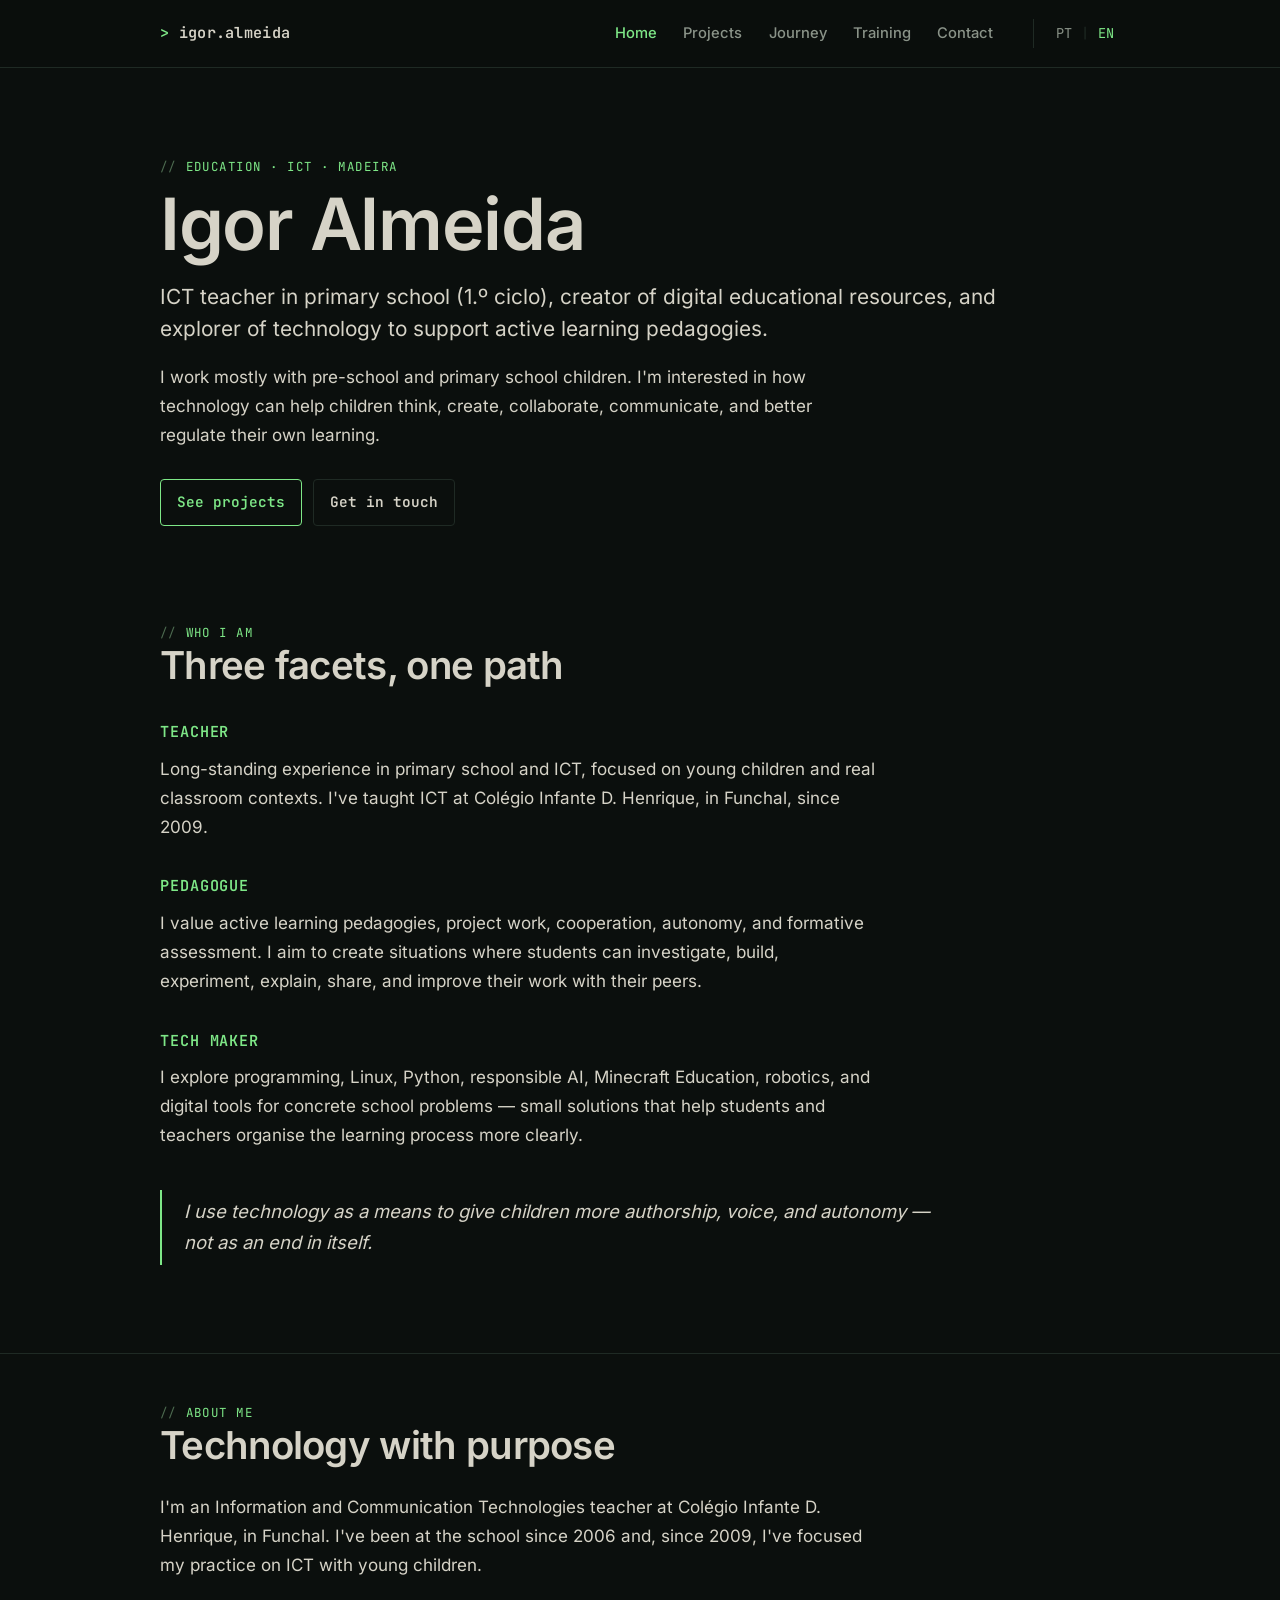
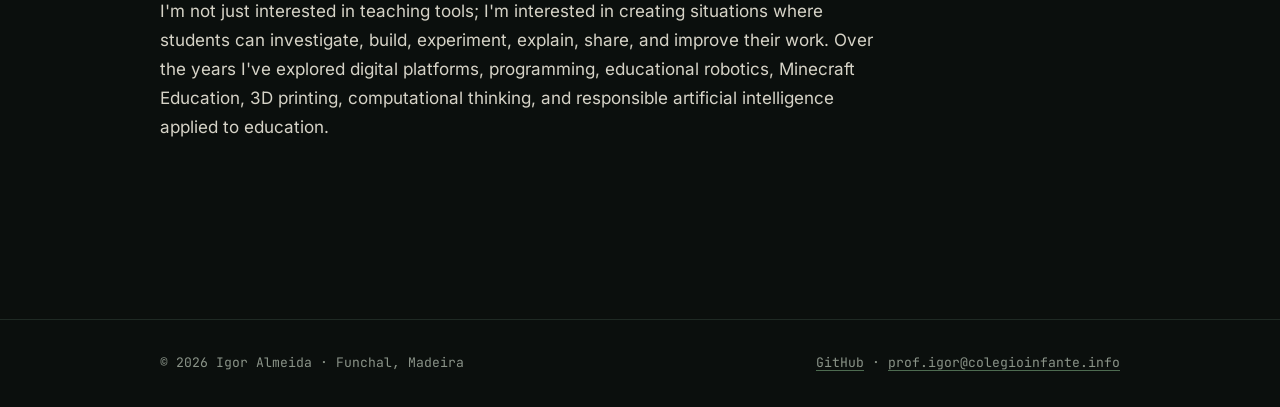
==== en/index.html @ da3c1b56 "feat(i18n): home em inglês em /en/" ====
<!doctype html>
<html lang="en">
<head>
  <meta charset="utf-8">
  <meta name="viewport" content="width=device-width, initial-scale=1">
  <meta name="description" content="Igor Almeida — ICT teacher in primary school (1.º ciclo), active learning pedagogies and educational technology, Funchal, Madeira.">
  <title>Igor Almeida · ICT Teacher</title>
  <link rel="stylesheet" href="../assets/css/style.css">
  <link rel="alternate" hreflang="pt-PT" href="https://atilasos.github.io/index.html">
  <link rel="alternate" hreflang="en" href="https://atilasos.github.io/en/index.html">
  <link rel="alternate" hreflang="x-default" href="https://atilasos.github.io/index.html">
</head>
<body>
  <header class="site-header">
    <div class="container nav">
      <a class="brand" href="index.html">igor.almeida</a>
      <nav class="nav-links" aria-label="Main navigation">
        <a href="index.html" aria-current="page">Home</a>
        <a href="projects.html">Projects</a>
        <a href="journey.html">Journey</a>
        <a href="training.html">Training</a>
        <a href="contact.html">Contact</a>
      </nav>
      <div class="lang-toggle" aria-label="Language">
        <a href="../index.html" hreflang="pt-PT">PT</a>
        <span class="sep">|</span>
        <a href="index.html" aria-current="true">EN</a>
      </div>
    </div>
  </header>
  <main>
    <section class="hero">
      <div class="container">
        <p class="eyebrow">Education · ICT · Madeira</p>
        <h1>Igor Almeida</h1>
        <p class="lead">ICT teacher in primary school (1.º ciclo), creator of digital educational resources, and explorer of technology to support active learning pedagogies.</p>
        <p>I work mostly with pre-school and primary school children. I'm interested in how technology can help children think, create, collaborate, communicate, and better regulate their own learning.</p>
        <div class="actions">
          <a class="button primary" href="projects.html">See projects</a>
          <a class="button" href="contact.html">Get in touch</a>
        </div>
      </div>
    </section>

    <section class="section">
      <div class="container">
        <div class="section-header">
          <p class="eyebrow">Who I am</p>
          <h2>Three facets, one path</h2>
        </div>

        <h3>teacher</h3>
        <p>Long-standing experience in primary school and ICT, focused on young children and real classroom contexts. I've taught ICT at Colégio Infante D. Henrique, in Funchal, since 2009.</p>

        <h3>pedagogue</h3>
        <p>I value active learning pedagogies, project work, cooperation, autonomy, and formative assessment. I aim to create situations where students can investigate, build, experiment, explain, share, and improve their work with their peers.</p>

        <h3>tech maker</h3>
        <p>I explore programming, Linux, Python, responsible AI, Minecraft Education, robotics, and digital tools for concrete school problems — small solutions that help students and teachers organise the learning process more clearly.</p>

        <blockquote class="pullquote">
          <p>I use technology as a means to give children more authorship, voice, and autonomy — not as an end in itself.</p>
        </blockquote>
      </div>
    </section>

    <section class="section">
      <div class="container">
        <div class="section-header">
          <p class="eyebrow">About me</p>
          <h2>Technology with purpose</h2>
        </div>
        <p>I'm an Information and Communication Technologies teacher at Colégio Infante D. Henrique, in Funchal. I've been at the school since 2006 and, since 2009, I've focused my practice on ICT with young children.</p>
        <p>I'm not just interested in teaching tools; I'm interested in creating situations where students can investigate, build, experiment, explain, share, and improve their work. Over the years I've explored digital platforms, programming, educational robotics, Minecraft Education, 3D printing, computational thinking, and responsible artificial intelligence applied to education.</p>
      </div>
    </section>
  </main>
  <footer class="site-footer">
    <div class="container footer-inner">
      <span>© 2026 Igor Almeida · Funchal, Madeira</span>
      <span><a href="https://github.com/atilasos">GitHub</a> · <a href="mailto:prof.igor@colegioinfante.info">prof.igor@colegioinfante.info</a></span>
    </div>
  </footer>
</body>
</html>
---- assets/css/style.css ----
/* ============================================================
   Igor Almeida — perfil pessoal
   Tema escuro permanente, estética "Matrix subtil"
   ============================================================ */

@font-face {
  font-family: "Inter";
  src: url("../fonts/Inter-Regular.woff2") format("woff2");
  font-weight: 400; font-style: normal; font-display: swap;
}
@font-face {
  font-family: "Inter";
  src: url("../fonts/Inter-Medium.woff2") format("woff2");
  font-weight: 500; font-style: normal; font-display: swap;
}
@font-face {
  font-family: "Inter";
  src: url("../fonts/Inter-SemiBold.woff2") format("woff2");
  font-weight: 600; font-style: normal; font-display: swap;
}
@font-face {
  font-family: "JetBrains Mono";
  src: url("../fonts/JetBrainsMono-Regular.woff2") format("woff2");
  font-weight: 400; font-style: normal; font-display: swap;
}
@font-face {
  font-family: "JetBrains Mono";
  src: url("../fonts/JetBrainsMono-SemiBold.woff2") format("woff2");
  font-weight: 600; font-style: normal; font-display: swap;
}

:root {
  --bg:          #0b0f0d;
  --bg-elevated: #101512;
  --border:      #1f2a24;
  --text:        #d6d3c7;
  --text-muted:  #8a9388;
  --accent:      #7ee787;
  --accent-dim:  #4d6b50;
  --focus:       #7ee787;

  --font-sans: "Inter", ui-sans-serif, system-ui, -apple-system, "Segoe UI", sans-serif;
  --font-mono: "JetBrains Mono", ui-monospace, SFMono-Regular, Menlo, Consolas, monospace;

  --measure: 65ch;
  --radius: 4px;
}

* { box-sizing: border-box; }
html { scroll-behavior: smooth; }

body {
  margin: 0;
  background: var(--bg);
  color: var(--text);
  font-family: var(--font-sans);
  font-size: 1.0625rem;
  line-height: 1.7;
  -webkit-font-smoothing: antialiased;
  -moz-osx-font-smoothing: grayscale;
}

::selection { background: var(--accent-dim); color: var(--bg); }

a {
  color: var(--accent);
  text-decoration: underline;
  text-decoration-thickness: 1px;
  text-underline-offset: 0.2em;
  text-decoration-color: var(--accent-dim);
}
a:hover { text-decoration-color: var(--accent); }
a:focus-visible,
button:focus-visible {
  outline: 2px solid var(--focus);
  outline-offset: 3px;
  border-radius: 2px;
}

.container {
  width: min(960px, calc(100% - 2rem));
  margin-inline: auto;
}

/* ---------- Header ---------- */
.site-header {
  position: sticky; top: 0; z-index: 10;
  background: rgba(11, 15, 13, 0.85);
  backdrop-filter: blur(8px);
  border-bottom: 1px solid var(--border);
}
.nav {
  display: flex;
  align-items: center;
  gap: 1.25rem;
  padding: 0.9rem 0;
  flex-wrap: wrap;
}
.brand {
  font-family: var(--font-mono);
  font-weight: 600;
  font-size: 0.95rem;
  color: var(--text);
  text-decoration: none;
  letter-spacing: 0.02em;
  margin-right: auto;
}
.brand::before { content: "> "; color: var(--accent); }
.nav-links {
  display: flex;
  flex-wrap: wrap;
  gap: 0.25rem;
}
.nav-links a {
  color: var(--text-muted);
  text-decoration: none;
  padding: 0.4rem 0.7rem;
  font-size: 0.92rem;
  font-weight: 500;
  border-radius: var(--radius);
}
.nav-links a:hover { color: var(--text); }
.nav-links a[aria-current="page"] {
  color: var(--accent);
}
.lang-toggle {
  display: inline-flex;
  align-items: center;
  font-family: var(--font-mono);
  font-size: 0.85rem;
  margin-left: 0.5rem;
  padding-left: 1rem;
  border-left: 1px solid var(--border);
}
.lang-toggle a {
  color: var(--text-muted);
  text-decoration: none;
  padding: 0.2rem 0.4rem;
}
.lang-toggle a[aria-current="true"] { color: var(--accent); }
.lang-toggle .sep { color: var(--border); padding: 0 0.15rem; }

/* ---------- Tipografia ---------- */
h1, h2, h3 {
  color: var(--text);
  font-weight: 600;
  letter-spacing: -0.018em;
}
h1 {
  font-size: clamp(2.4rem, 6vw, 4.5rem);
  line-height: 1.05;
  margin: 0.6rem 0 1.2rem;
}
h2 {
  font-size: clamp(1.6rem, 3.2vw, 2.4rem);
  line-height: 1.15;
  margin: 0 0 1rem;
}
h3 {
  font-family: var(--font-mono);
  font-size: 0.95rem;
  font-weight: 600;
  text-transform: uppercase;
  letter-spacing: 0.06em;
  color: var(--accent);
  margin: 2rem 0 0.6rem;
}
p { max-width: var(--measure); margin: 0 0 1.1rem; }
.lead {
  font-size: clamp(1.1rem, 2vw, 1.3rem);
  color: var(--text);
  max-width: var(--measure);
  line-height: 1.55;
}
.eyebrow {
  font-family: var(--font-mono);
  font-size: 0.78rem;
  font-weight: 400;
  letter-spacing: 0.12em;
  text-transform: uppercase;
  color: var(--accent);
  margin: 0;
}
.eyebrow::before { content: "// "; color: var(--accent-dim); }

/* ---------- Hero / secções ---------- */
main { padding-bottom: 4rem; }
.hero { padding: 5.5rem 0 3rem; }
.section { padding: 3rem 0; }
.section + .section { border-top: 1px solid var(--border); }
.section-header { max-width: var(--measure); margin-bottom: 1.6rem; }

/* ---------- Pull-quote ---------- */
.pullquote {
  margin: 2.5rem 0;
  padding: 0.4rem 0 0.4rem 1.4rem;
  border-left: 2px solid var(--accent);
  font-size: 1.15rem;
  color: var(--text);
  font-style: italic;
  max-width: var(--measure);
}
.pullquote p { margin: 0; }

/* ---------- Botões ---------- */
.actions { display: flex; flex-wrap: wrap; gap: 0.7rem; margin-top: 1.8rem; }
.button {
  display: inline-flex;
  align-items: center;
  gap: 0.4rem;
  padding: 0.65rem 1rem;
  font-family: var(--font-mono);
  font-size: 0.9rem;
  font-weight: 600;
  border-radius: var(--radius);
  text-decoration: none;
  border: 1px solid var(--border);
  background: transparent;
  color: var(--text);
  transition: border-color 120ms, color 120ms;
}
.button:hover { border-color: var(--accent); color: var(--accent); }
.button.primary {
  border-color: var(--accent);
  color: var(--accent);
}
.button.primary:hover { background: var(--accent); color: var(--bg); }

/* ---------- Listas de projetos ---------- */
.project-list {
  display: grid;
  gap: 0.5rem;
  margin-top: 1.5rem;
}
.project-card {
  padding: 1.1rem 0;
  border-bottom: 1px solid var(--border);
}
.project-card:last-child { border-bottom: none; }
.project-card h2 {
  font-size: 1.2rem;
  margin: 0 0 0.3rem;
  font-weight: 600;
  letter-spacing: 0;
}
.project-card .project-meta {
  font-family: var(--font-mono);
  font-size: 0.8rem;
  color: var(--text-muted);
  margin: 0 0 0.5rem;
  letter-spacing: 0.02em;
}
.project-card p { margin: 0 0 0.4rem; }

/* ---------- Tags ---------- */
.tags { display: flex; flex-wrap: wrap; gap: 0.4rem; margin-top: 0.8rem; }
.tag {
  display: inline-flex;
  align-items: center;
  font-family: var(--font-mono);
  font-size: 0.75rem;
  padding: 0.18rem 0.55rem;
  border: 1px solid var(--accent-dim);
  color: var(--accent);
  border-radius: 999px;
  background: transparent;
}

/* ---------- Timeline ---------- */
.timeline {
  display: grid;
  gap: 0;
  margin: 1.5rem 0;
  border-left: 1px solid var(--border);
  padding-left: 1.5rem;
}
.timeline-item {
  position: relative;
  padding: 0.6rem 0 1.4rem;
}
.timeline-item::before {
  content: "";
  position: absolute;
  left: -1.85rem;
  top: 1.05rem;
  width: 9px; height: 9px;
  background: var(--accent);
  border-radius: 50%;
}
.timeline-item:last-child { padding-bottom: 0; }
.timeline-item h2 {
  font-size: 1.15rem;
  margin: 0 0 0.4rem;
  letter-spacing: 0;
}

/* ---------- Listas limpas ---------- */
.list-clean {
  list-style: none;
  padding: 0;
  margin: 0.8rem 0 1.6rem;
}
.list-clean li {
  padding: 0.35rem 0;
  border-bottom: 1px dashed var(--border);
  font-size: 0.98rem;
}
.list-clean li:last-child { border-bottom: none; }
.list-clean li::before {
  content: "·";
  color: var(--accent);
  margin-right: 0.6rem;
}

/* ---------- Notice (privacy) ---------- */
.notice {
  border-left: 2px solid var(--accent-dim);
  padding: 0.4rem 0 0.4rem 1.2rem;
  color: var(--text-muted);
  font-size: 0.95rem;
  margin: 2rem 0 0;
  max-width: var(--measure);
}

/* ---------- Footer ---------- */
.site-footer {
  margin-top: 3rem;
  padding: 2rem 0;
  border-top: 1px solid var(--border);
  color: var(--text-muted);
  font-family: var(--font-mono);
  font-size: 0.82rem;
}
.footer-inner {
  display: flex;
  flex-wrap: wrap;
  justify-content: space-between;
  gap: 1rem;
}
.site-footer a { color: var(--text-muted); }
.site-footer a:hover { color: var(--accent); }

/* ---------- Reduced motion ---------- */
@media (prefers-reduced-motion: reduce) {
  html { scroll-behavior: auto; }
  * { transition: none !important; animation: none !important; }
}

/* ---------- Mobile ---------- */
@media (max-width: 720px) {
  .nav { gap: 0.6rem; }
  .lang-toggle { margin-left: 0; padding-left: 0; border-left: none; }
  .hero { padding: 3rem 0 2rem; }
}
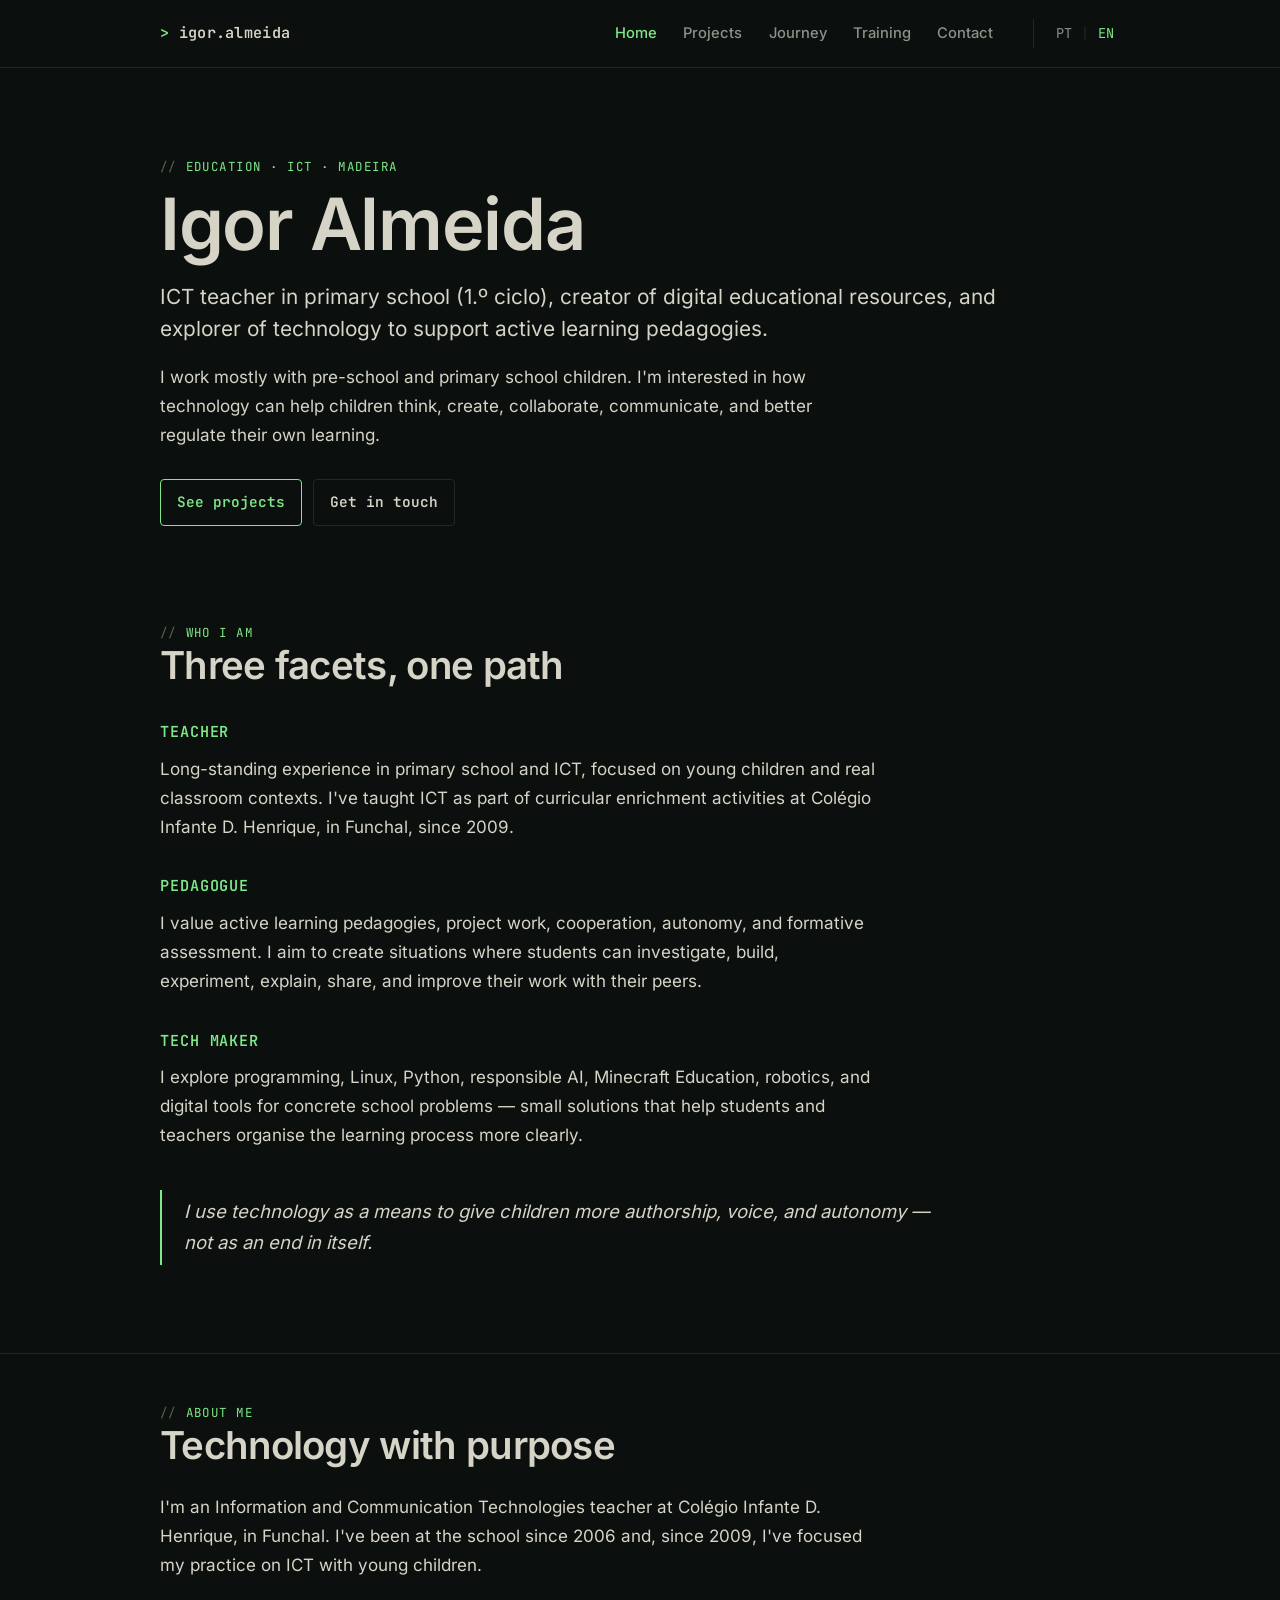
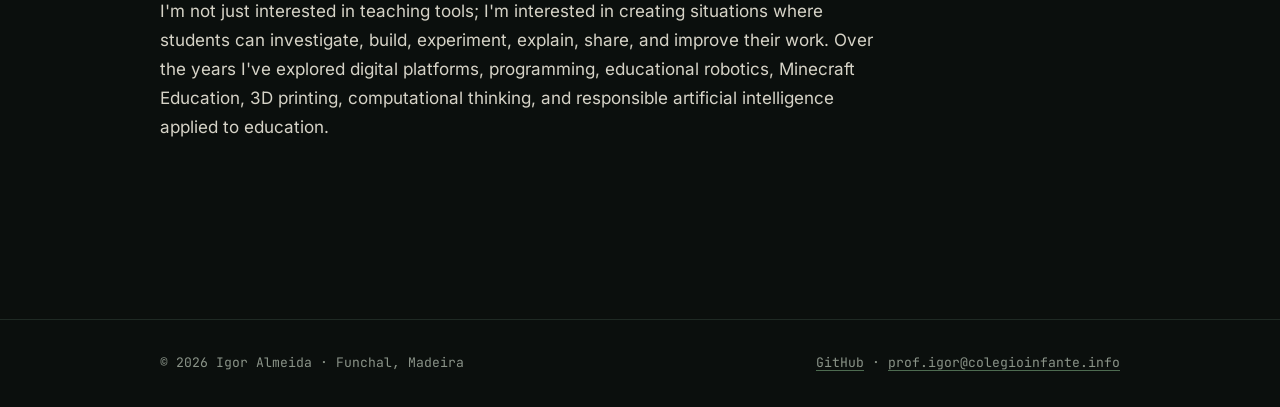
==== commit ec315a26: "fix(conteudo): qualificar TIC como AEC, alinhar curso de Python e clarificar EU Code Week - index PT" ====
--- a/en/index.html
+++ b/en/index.html
@@ -50,7 +50,7 @@
         </div>
 
         <h3>teacher</h3>
-        <p>Long-standing experience in primary school and ICT, focused on young children and real classroom contexts. I've taught ICT at Colégio Infante D. Henrique, in Funchal, since 2009.</p>
+        <p>Long-standing experience in primary school and ICT, focused on young children and real classroom contexts. I've taught ICT as part of curricular enrichment activities at Colégio Infante D. Henrique, in Funchal, since 2009.</p>
 
         <h3>pedagogue</h3>
         <p>I value active learning pedagogies, project work, cooperation, autonomy, and formative assessment. I aim to create situations where students can investigate, build, experiment, explain, share, and improve their work with their peers.</p>
--- a/assets/css/style.css
+++ b/assets/css/style.css
@@ -85,8 +85,7 @@
 /* ---------- Header ---------- */
 .site-header {
   position: sticky; top: 0; z-index: 10;
-  background: rgba(11, 15, 13, 0.85);
-  backdrop-filter: blur(8px);
+  background: var(--bg);
   border-bottom: 1px solid var(--border);
 }
 .nav {
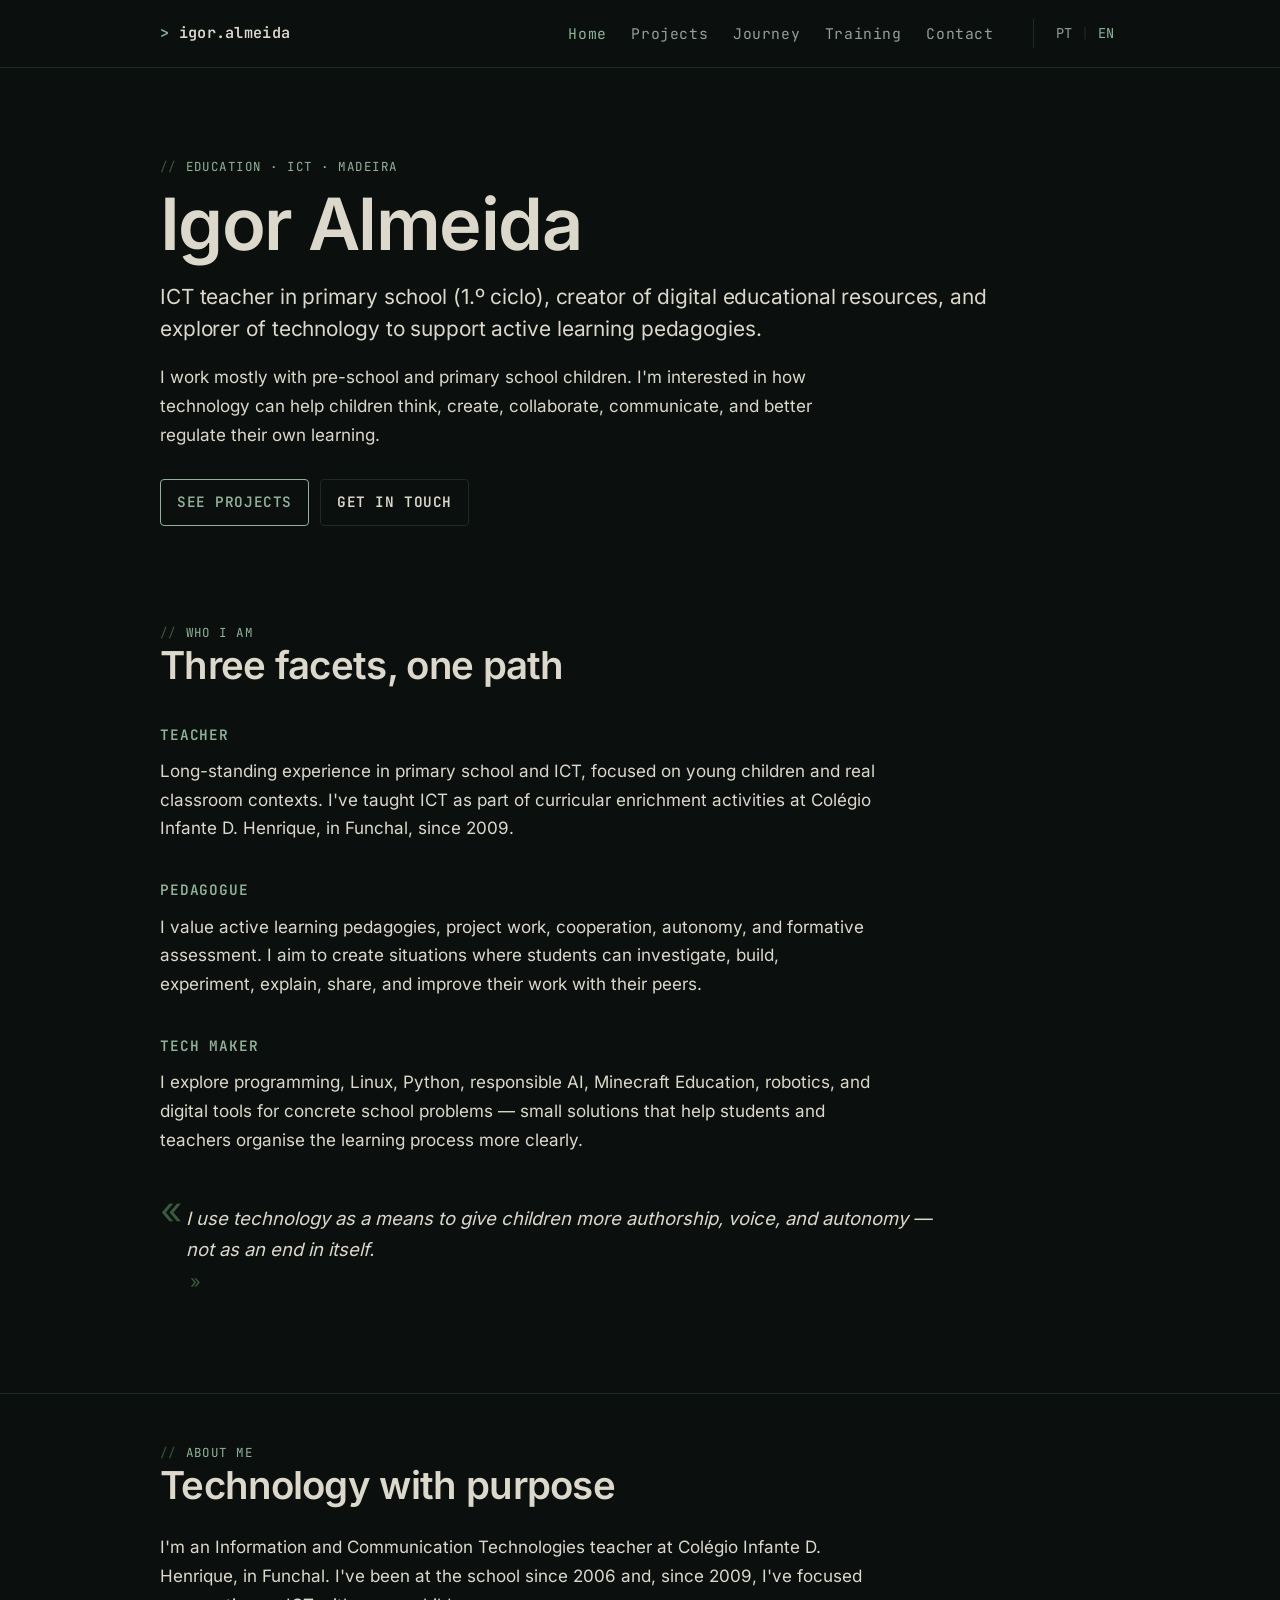
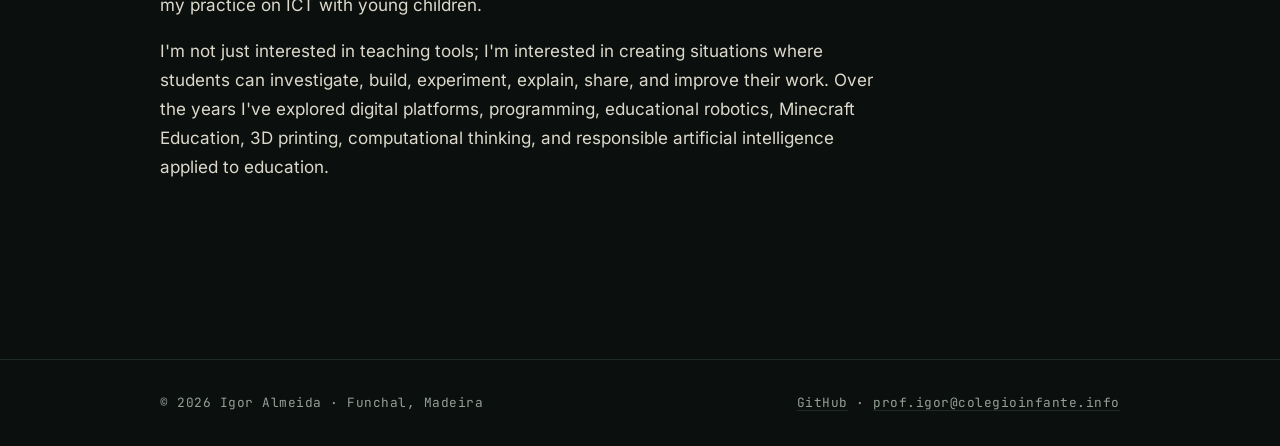
==== commit 62e256f0: "refactor(visual): tema "Caderno do Engenheiro Educador", AAA, sem side-stripes Reescrita visual alin" ====
--- a/en/index.html
+++ b/en/index.html
@@ -11,6 +11,7 @@
   <link rel="alternate" hreflang="x-default" href="https://atilasos.github.io/index.html">
 </head>
 <body>
+  <a class="skip-link" href="#main">Skip to content</a>
   <header class="site-header">
     <div class="container nav">
       <a class="brand" href="index.html">igor.almeida</a>
@@ -28,7 +29,7 @@
       </div>
     </div>
   </header>
-  <main>
+  <main id="main" tabindex="-1">
     <section class="hero">
       <div class="container">
         <p class="eyebrow">Education · ICT · Madeira</p>
--- a/assets/css/style.css
+++ b/assets/css/style.css
@@ -1,6 +1,8 @@
 /* ============================================================
    Igor Almeida — perfil pessoal
-   Tema escuro permanente, estética "Matrix subtil"
+   "O Caderno do Engenheiro Educador"
+   Tema escuro permanente, paleta grafite-musgo, AAA por defeito.
+   Spec: ../../DESIGN.md
    ============================================================ */
 
 @font-face {
@@ -30,20 +32,28 @@
 }
 
 :root {
-  --bg:          #0b0f0d;
-  --bg-elevated: #101512;
-  --border:      #1f2a24;
-  --text:        #d6d3c7;
-  --text-muted:  #8a9388;
-  --accent:      #7ee787;
-  --accent-dim:  #4d6b50;
-  --focus:       #7ee787;
+  /* Paleta grafite-musgo. Hex sRGB; OKLCH canónico em DESIGN.md. */
+  --bg:            #0b0f0d;   /* oklch(15.5% 0.005 152) */
+  --bg-elevated:   #101512;   /* oklch(18%   0.005 152) */
+  --border:        #1f2a24;   /* oklch(26%   0.012 152) */
+  --text:          #dcd9cc;   /* oklch(87%   0.012 85)  pergaminho quente */
+  --text-muted:    #94a097;   /* oklch(66%   0.012 152) AAA tangenciado */
+  --accent-quiet:  #8fb39a;   /* oklch(72%   0.045 152) everyday */
+  --accent-vivid:  #7ee787;   /* oklch(86%   0.16  145) raríssimo */
+  --accent-deep:   #3a5a40;   /* oklch(45%   0.06  145) underlines, bordas chip */
 
   --font-sans: "Inter", ui-sans-serif, system-ui, -apple-system, "Segoe UI", sans-serif;
   --font-mono: "JetBrains Mono", ui-monospace, SFMono-Regular, Menlo, Consolas, monospace;
 
+  /* Ritmo */
   --measure: 65ch;
-  --radius: 4px;
+  --radius:  4px;
+  --radius-pill: 999px;
+
+  /* Motion */
+  --ease: cubic-bezier(0.22, 1, 0.36, 1);
+  --t-fast:   120ms;
+  --t-medium: 200ms;
 }
 
 * { box-sizing: border-box; }
@@ -60,23 +70,45 @@
   -moz-osx-font-smoothing: grayscale;
 }
 
-::selection { background: var(--accent-dim); color: var(--bg); }
-
+::selection { background: var(--accent-vivid); color: var(--bg); }
+
+/* ---------- Skip-link ---------- */
+.skip-link {
+  position: absolute;
+  left: 0.5rem;
+  top: -3rem;
+  z-index: 100;
+  padding: 0.55rem 0.9rem;
+  background: var(--bg-elevated);
+  border: 1px solid var(--accent-quiet);
+  border-radius: var(--radius);
+  color: var(--accent-quiet);
+  font-family: var(--font-mono);
+  font-size: 0.85rem;
+  letter-spacing: 0.04em;
+  text-decoration: none;
+  transition: top var(--t-fast) var(--ease);
+}
+.skip-link:focus { top: 0.5rem; outline: 2px solid var(--accent-vivid); outline-offset: 3px; }
+
+/* ---------- Links ---------- */
 a {
-  color: var(--accent);
+  color: var(--accent-quiet);
   text-decoration: underline;
   text-decoration-thickness: 1px;
-  text-underline-offset: 0.2em;
-  text-decoration-color: var(--accent-dim);
-}
-a:hover { text-decoration-color: var(--accent); }
+  text-underline-offset: 0.22em;
+  text-decoration-color: var(--accent-deep);
+  transition: text-decoration-color var(--t-fast) var(--ease), color var(--t-fast) var(--ease);
+}
+a:hover { text-decoration-color: var(--accent-quiet); }
 a:focus-visible,
 button:focus-visible {
-  outline: 2px solid var(--focus);
+  outline: 2px solid var(--accent-vivid);
   outline-offset: 3px;
   border-radius: 2px;
 }
 
+/* ---------- Container ---------- */
 .container {
   width: min(960px, calc(100% - 2rem));
   margin-inline: auto;
@@ -104,24 +136,29 @@
   letter-spacing: 0.02em;
   margin-right: auto;
 }
-.brand::before { content: "> "; color: var(--accent); }
+.brand::before { content: "> "; color: var(--accent-quiet); }
+.brand:hover { color: var(--accent-quiet); }
+.brand:hover::before { color: var(--accent-vivid); }
+
 .nav-links {
   display: flex;
   flex-wrap: wrap;
-  gap: 0.25rem;
+  gap: 0.15rem;
 }
 .nav-links a {
   color: var(--text-muted);
   text-decoration: none;
   padding: 0.4rem 0.7rem;
+  font-family: var(--font-mono);
   font-size: 0.92rem;
   font-weight: 500;
+  letter-spacing: 0.04em;
   border-radius: var(--radius);
+  transition: color var(--t-fast) var(--ease);
 }
 .nav-links a:hover { color: var(--text); }
-.nav-links a[aria-current="page"] {
-  color: var(--accent);
-}
+.nav-links a[aria-current="page"] { color: var(--accent-quiet); }
+
 .lang-toggle {
   display: inline-flex;
   align-items: center;
@@ -135,8 +172,10 @@
   color: var(--text-muted);
   text-decoration: none;
   padding: 0.2rem 0.4rem;
-}
-.lang-toggle a[aria-current="true"] { color: var(--accent); }
+  transition: color var(--t-fast) var(--ease);
+}
+.lang-toggle a:hover { color: var(--text); }
+.lang-toggle a[aria-current="true"] { color: var(--accent-quiet); }
 .lang-toggle .sep { color: var(--border); padding: 0 0.15rem; }
 
 /* ---------- Tipografia ---------- */
@@ -148,6 +187,7 @@
 h1 {
   font-size: clamp(2.4rem, 6vw, 4.5rem);
   line-height: 1.05;
+  letter-spacing: -0.022em;
   margin: 0.6rem 0 1.2rem;
 }
 h2 {
@@ -157,49 +197,71 @@
 }
 h3 {
   font-family: var(--font-mono);
-  font-size: 0.95rem;
+  font-size: 0.9rem;
   font-weight: 600;
   text-transform: uppercase;
   letter-spacing: 0.06em;
-  color: var(--accent);
-  margin: 2rem 0 0.6rem;
+  color: var(--accent-quiet);
+  margin: 2.2rem 0 0.6rem;
 }
 p { max-width: var(--measure); margin: 0 0 1.1rem; }
+
 .lead {
+  font-family: var(--font-sans);
   font-size: clamp(1.1rem, 2vw, 1.3rem);
+  font-weight: 400;
+  letter-spacing: -0.005em;
   color: var(--text);
   max-width: var(--measure);
   line-height: 1.55;
 }
+
 .eyebrow {
   font-family: var(--font-mono);
   font-size: 0.78rem;
   font-weight: 400;
   letter-spacing: 0.12em;
   text-transform: uppercase;
-  color: var(--accent);
+  color: var(--accent-quiet);
   margin: 0;
 }
-.eyebrow::before { content: "// "; color: var(--accent-dim); }
-
-/* ---------- Hero / secções ---------- */
+.eyebrow::before { content: "// "; color: var(--accent-deep); }
+
+/* ---------- Main / secções ---------- */
 main { padding-bottom: 4rem; }
 .hero { padding: 5.5rem 0 3rem; }
 .section { padding: 3rem 0; }
 .section + .section { border-top: 1px solid var(--border); }
 .section-header { max-width: var(--measure); margin-bottom: 1.6rem; }
 
-/* ---------- Pull-quote ---------- */
+/* ---------- Pull-quote (sem side-stripe; aspas tipográficas pt) ---------- */
 .pullquote {
-  margin: 2.5rem 0;
-  padding: 0.4rem 0 0.4rem 1.4rem;
-  border-left: 2px solid var(--accent);
+  position: relative;
+  margin: 2.6rem 0;
+  padding: 0.4rem 0 0.4rem 1.6rem;
+  font-family: var(--font-sans);
   font-size: 1.15rem;
-  color: var(--text);
   font-style: italic;
+  color: var(--text);
   max-width: var(--measure);
 }
 .pullquote p { margin: 0; }
+.pullquote::before {
+  content: "«";
+  position: absolute;
+  left: 0;
+  top: -0.35rem;
+  font-style: normal;
+  font-size: 2.4rem;
+  line-height: 1;
+  color: var(--accent-deep);
+}
+.pullquote::after {
+  content: "»";
+  font-style: normal;
+  margin-left: 0.25rem;
+  color: var(--accent-deep);
+}
 
 /* ---------- Botões ---------- */
 .actions { display: flex; flex-wrap: wrap; gap: 0.7rem; margin-top: 1.8rem; }
@@ -211,57 +273,67 @@
   font-family: var(--font-mono);
   font-size: 0.9rem;
   font-weight: 600;
+  letter-spacing: 0.04em;
+  text-transform: uppercase;
   border-radius: var(--radius);
   text-decoration: none;
   border: 1px solid var(--border);
   background: transparent;
   color: var(--text);
-  transition: border-color 120ms, color 120ms;
-}
-.button:hover { border-color: var(--accent); color: var(--accent); }
+  transition: border-color var(--t-fast) var(--ease),
+              color       var(--t-fast) var(--ease),
+              background  var(--t-medium) var(--ease);
+}
+.button:hover { border-color: var(--accent-quiet); color: var(--accent-quiet); }
 .button.primary {
-  border-color: var(--accent);
-  color: var(--accent);
-}
-.button.primary:hover { background: var(--accent); color: var(--bg); }
-
-/* ---------- Listas de projetos ---------- */
+  border-color: var(--accent-quiet);
+  color: var(--accent-quiet);
+}
+.button.primary:hover {
+  background: var(--accent-vivid);
+  border-color: var(--accent-vivid);
+  color: var(--bg);
+}
+
+/* ---------- Lista de projetos (linhas, não cartões) ---------- */
 .project-list {
   display: grid;
-  gap: 0.5rem;
+  gap: 0;
   margin-top: 1.5rem;
 }
 .project-card {
-  padding: 1.1rem 0;
+  padding: 1.25rem 0;
   border-bottom: 1px solid var(--border);
 }
 .project-card:last-child { border-bottom: none; }
 .project-card h2 {
   font-size: 1.2rem;
-  margin: 0 0 0.3rem;
+  margin: 0 0 0.35rem;
   font-weight: 600;
   letter-spacing: 0;
 }
 .project-card .project-meta {
   font-family: var(--font-mono);
-  font-size: 0.8rem;
-  color: var(--text-muted);
-  margin: 0 0 0.5rem;
-  letter-spacing: 0.02em;
-}
-.project-card p { margin: 0 0 0.4rem; }
-
-/* ---------- Tags ---------- */
+  font-size: 0.78rem;
+  color: var(--text-muted);
+  margin: 0 0 0.55rem;
+  letter-spacing: 0.04em;
+  text-transform: uppercase;
+}
+.project-card p { margin: 0 0 0.45rem; }
+
+/* ---------- Tags / chips ---------- */
 .tags { display: flex; flex-wrap: wrap; gap: 0.4rem; margin-top: 0.8rem; }
 .tag {
   display: inline-flex;
   align-items: center;
   font-family: var(--font-mono);
   font-size: 0.75rem;
-  padding: 0.18rem 0.55rem;
-  border: 1px solid var(--accent-dim);
-  color: var(--accent);
-  border-radius: 999px;
+  letter-spacing: 0.04em;
+  padding: 0.18rem 0.6rem;
+  border: 1px solid var(--accent-deep);
+  color: var(--accent-quiet);
+  border-radius: var(--radius-pill);
   background: transparent;
 }
 
@@ -283,7 +355,7 @@
   left: -1.85rem;
   top: 1.05rem;
   width: 9px; height: 9px;
-  background: var(--accent);
+  background: var(--accent-quiet);
   border-radius: 50%;
 }
 .timeline-item:last-child { padding-bottom: 0; }
@@ -298,27 +370,41 @@
   list-style: none;
   padding: 0;
   margin: 0.8rem 0 1.6rem;
+  max-width: var(--measure);
 }
 .list-clean li {
-  padding: 0.35rem 0;
+  padding: 0.4rem 0;
   border-bottom: 1px dashed var(--border);
   font-size: 0.98rem;
 }
 .list-clean li:last-child { border-bottom: none; }
 .list-clean li::before {
   content: "·";
-  color: var(--accent);
+  color: var(--accent-quiet);
   margin-right: 0.6rem;
 }
 
-/* ---------- Notice (privacy) ---------- */
+/* ---------- Notice (sem side-stripe; indentação + tom) ---------- */
 .notice {
-  border-left: 2px solid var(--accent-dim);
-  padding: 0.4rem 0 0.4rem 1.2rem;
-  color: var(--text-muted);
-  font-size: 0.95rem;
+  padding: 0.8rem 0 0 1.4rem;
   margin: 2rem 0 0;
+  color: var(--text-muted);
+  font-size: 0.92rem;
+  font-style: italic;
   max-width: var(--measure);
+  border-top: 1px dashed var(--border);
+  position: relative;
+}
+.notice::before {
+  content: "//";
+  position: absolute;
+  left: 0;
+  top: 0.85rem;
+  font-family: var(--font-mono);
+  font-style: normal;
+  font-size: 0.85rem;
+  color: var(--accent-deep);
+  letter-spacing: 0.06em;
 }
 
 /* ---------- Footer ---------- */
@@ -328,7 +414,8 @@
   border-top: 1px solid var(--border);
   color: var(--text-muted);
   font-family: var(--font-mono);
-  font-size: 0.82rem;
+  font-size: 0.8rem;
+  letter-spacing: 0.04em;
 }
 .footer-inner {
   display: flex;
@@ -336,18 +423,29 @@
   justify-content: space-between;
   gap: 1rem;
 }
-.site-footer a { color: var(--text-muted); }
-.site-footer a:hover { color: var(--accent); }
+.site-footer a {
+  color: var(--text-muted);
+  text-decoration-color: var(--border);
+}
+.site-footer a:hover { color: var(--accent-quiet); text-decoration-color: var(--accent-deep); }
 
 /* ---------- Reduced motion ---------- */
 @media (prefers-reduced-motion: reduce) {
   html { scroll-behavior: auto; }
-  * { transition: none !important; animation: none !important; }
+  *,
+  *::before,
+  *::after {
+    transition-duration: 0ms !important;
+    animation-duration: 0ms !important;
+    animation-iteration-count: 1 !important;
+  }
 }
 
 /* ---------- Mobile ---------- */
 @media (max-width: 720px) {
-  .nav { gap: 0.6rem; }
+  .nav { gap: 0.6rem; padding: 0.75rem 0; }
   .lang-toggle { margin-left: 0; padding-left: 0; border-left: none; }
   .hero { padding: 3rem 0 2rem; }
-}
+  .section { padding: 2.4rem 0; }
+  h1 { margin-top: 0.4rem; }
+}
